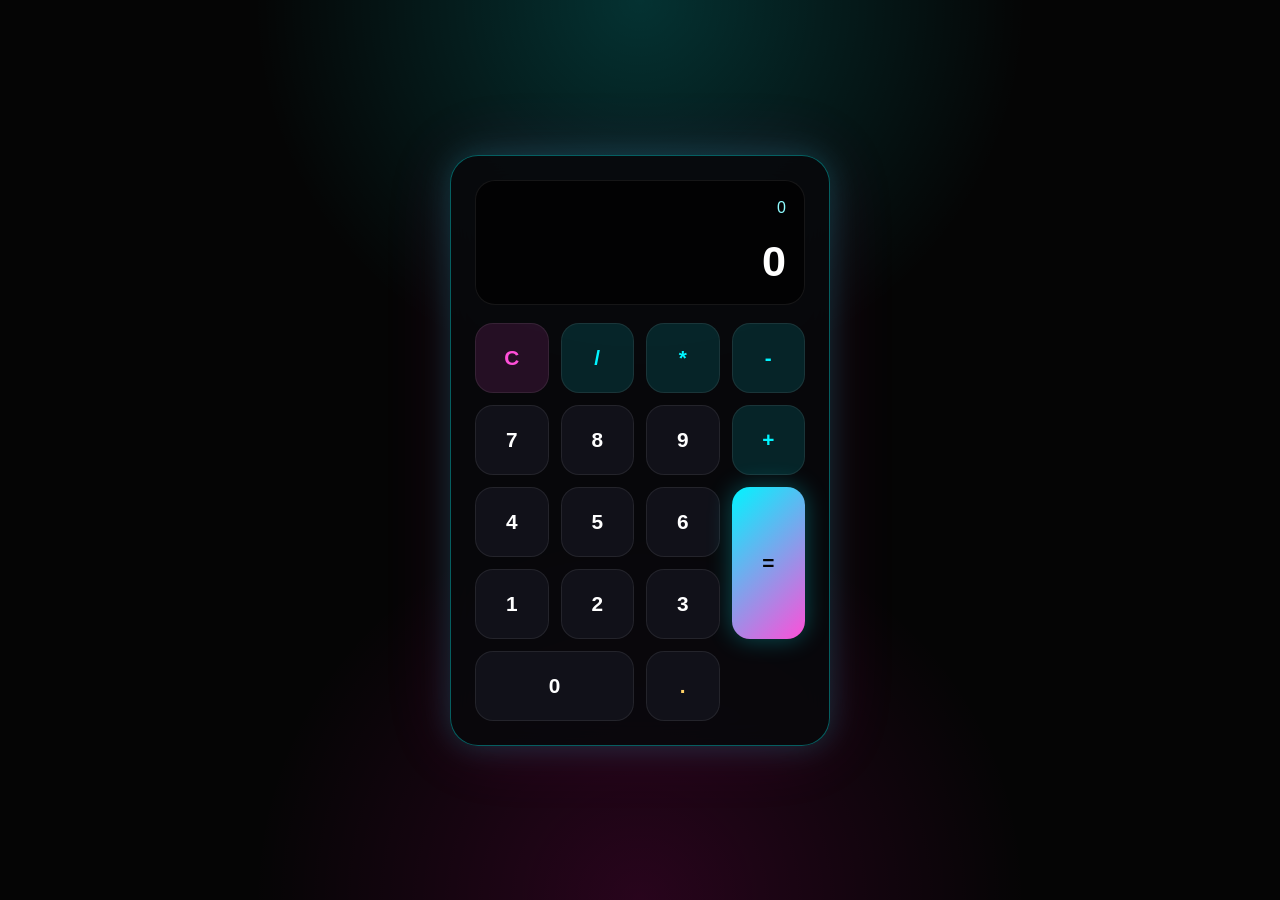
==== index.html @ 23675022 "Build cyberpunk calculator application" ====
<!DOCTYPE html>
<html lang="en">
<head>
    <meta charset="UTF-8">
    <meta name="viewport" content="width=device-width, initial-scale=1.0">
    <title>CodeAlpha Calculator App</title>

    <link rel="stylesheet" href="styles.css">
</head>
<body>

    <!-- Calculator Container -->
    <main class="calculator-container">

        <!-- Calculator -->
        <section class="calculator">

            <!-- Display -->
            <div class="calculator-display">

                <div
                    id="expression-display"
                    class="expression-display"
                >
                    0
                </div>

                <div
                    id="result-display"
                    class="result-display"
                >
                    0
                </div>

            </div>

            <!-- Buttons -->
            <div class="calculator-buttons">

                <button class="calculator-btn clear-btn">C</button>

                <button class="calculator-btn operator-btn">/</button>

                <button class="calculator-btn operator-btn">*</button>

                <button class="calculator-btn operator-btn">-</button>

                <button class="calculator-btn">7</button>

                <button class="calculator-btn">8</button>

                <button class="calculator-btn">9</button>

                <button class="calculator-btn operator-btn">+</button>

                <button class="calculator-btn">4</button>

                <button class="calculator-btn">5</button>

                <button class="calculator-btn">6</button>

                <button class="calculator-btn equals-btn">=</button>

                <button class="calculator-btn">1</button>

                <button class="calculator-btn">2</button>

                <button class="calculator-btn">3</button>

                <button class="calculator-btn">0</button>

                <button class="calculator-btn decimal-btn">.</button>

            </div>

        </section>

    </main>

    <script src="script.js"></script>

</body>
</html>
---- styles.css ----
/* 
   RESET
 */
* {
    margin: 0;
    padding: 0;
    box-sizing: border-box;
}

body {
    min-height: 100vh;
    font-family: Arial, Helvetica, sans-serif;
    background:
        radial-gradient(circle at top, rgba(0, 255, 255, 0.18), transparent 35%),
        radial-gradient(circle at bottom, rgba(255, 0, 170, 0.14), transparent 35%),
        #050505;
    color: #ffffff;
}

/* 
   CALCULATOR LAYOUT
 */
.calculator-container {
    min-height: 100vh;
    display: flex;
    align-items: center;
    justify-content: center;
    padding: 24px;
}

.calculator {
    width: 100%;
    max-width: 380px;
    padding: 20px;
    border: 1px solid rgba(0, 255, 255, 0.35);
    border-radius: 28px;
    background: rgba(8, 8, 12, 0.88);
    box-shadow:
        0 0 30px rgba(0, 255, 255, 0.18),
        0 0 70px rgba(255, 0, 170, 0.12);
    backdrop-filter: blur(14px);
}

/* 
   DISPLAY
 */
.calculator-display {
    min-height: 120px;
    margin-bottom: 18px;
    padding: 18px;
    border-radius: 20px;
    background: #020203;
    border: 1px solid rgba(255, 255, 255, 0.08);
    display: flex;
    flex-direction: column;
    justify-content: center;
    text-align: right;
    overflow: hidden;
}

.expression-display {
    min-height: 28px;
    color: #8ffcff;
    font-size: 1rem;
    word-break: break-all;
}

.result-display {
    margin-top: 10px;
    color: #ffffff;
    font-size: 2.3rem;
    font-weight: 800;
    word-break: break-all;
}

/* 
   BUTTON GRID
 */
.calculator-buttons {
    display: grid;
    grid-template-columns: repeat(4, 1fr);
    gap: 12px;
}

.calculator-btn {
    min-height: 64px;
    border: 0;
    border-radius: 18px;
    background: #111119;
    color: #ffffff;
    font-size: 1.3rem;
    font-weight: 700;
    cursor: pointer;
    box-shadow: inset 0 0 0 1px rgba(255, 255, 255, 0.08);
    transition: transform 0.15s ease, box-shadow 0.15s ease, background 0.15s ease;
}

.calculator-btn:hover {
    background: #171727;
    box-shadow:
        inset 0 0 0 1px rgba(0, 255, 255, 0.35),
        0 0 18px rgba(0, 255, 255, 0.18);
}

.calculator-btn:active {
    transform: scale(0.94);
}

.operator-btn {
    color: #00f5ff;
    background: rgba(0, 245, 255, 0.12);
}

.clear-btn {
    color: #ff4fd8;
    background: rgba(255, 79, 216, 0.12);
}

.equals-btn {
    grid-row: span 2;
    color: #050505;
    background: linear-gradient(135deg, #00f5ff, #ff4fd8);
    box-shadow: 0 0 24px rgba(0, 245, 255, 0.3);
}

.decimal-btn {
    color: #ffd166;
}

.calculator-btn:nth-last-child(2) {
    grid-column: span 2;
}

/* 
   DESKTOP POLISH
 */
@media (min-width: 768px) {
    .calculator {
        padding: 24px;
    }

    .result-display {
        font-size: 2.7rem;
    }

    .calculator-btn {
        min-height: 70px;
    }
}
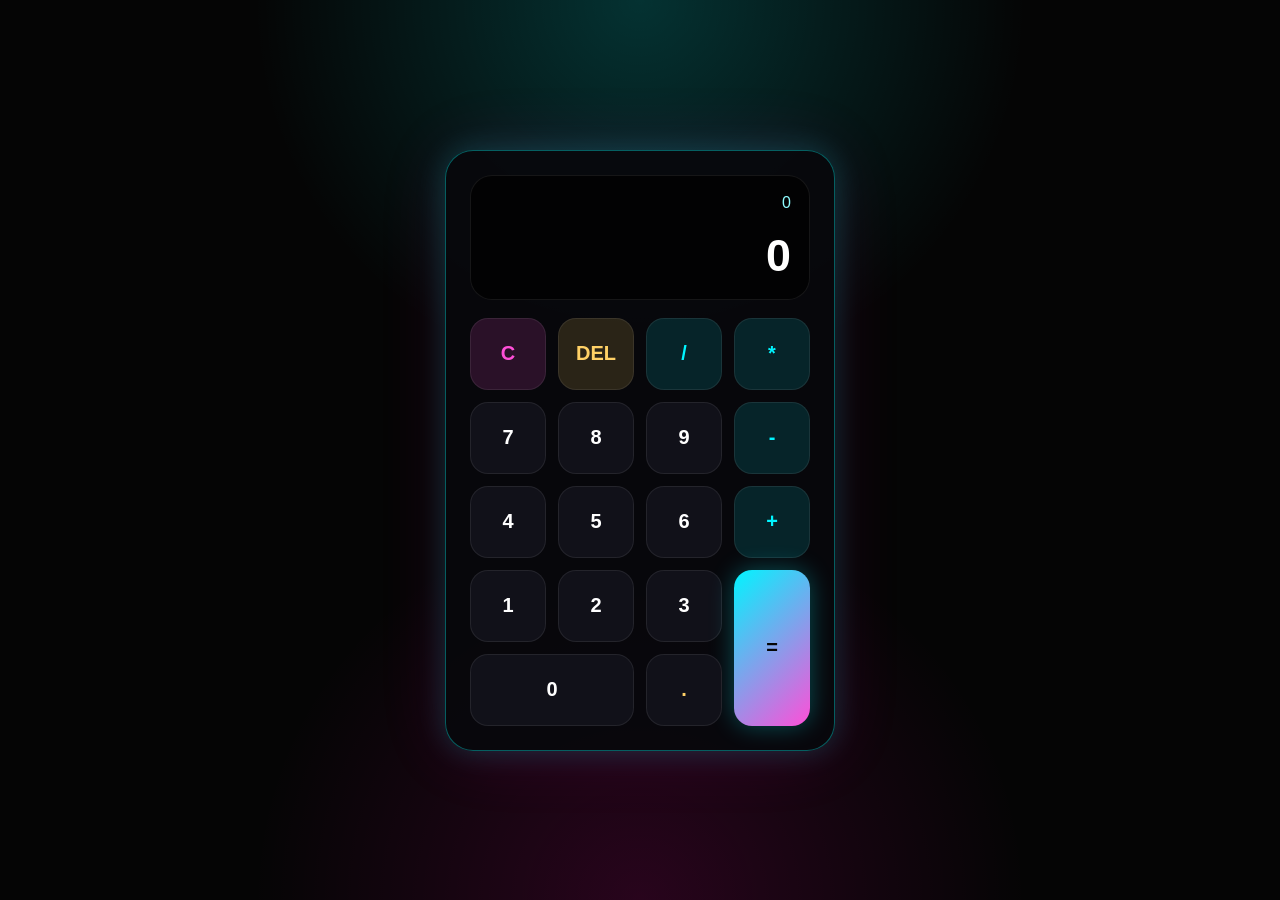
==== commit 2aa9c562: "Fix calculator layout and add delete button" ====
--- a/index.html
+++ b/index.html
@@ -1,83 +1,49 @@
-<!DOCTYPE html>
+<!doctype html>
 <html lang="en">
-<head>
-    <meta charset="UTF-8">
-    <meta name="viewport" content="width=device-width, initial-scale=1.0">
+  <head>
+    <meta charset="UTF-8" />
+    <meta name="viewport" content="width=device-width, initial-scale=1.0" />
     <title>CodeAlpha Calculator App</title>
-
-    <link rel="stylesheet" href="styles.css">
-</head>
-<body>
-
+    <link rel="stylesheet" href="styles.css" />
+  </head>
+  <body>
     <!-- Calculator Container -->
     <main class="calculator-container">
+      <section class="calculator">
+        <div class="calculator-display">
+          <div id="expression-display" class="expression-display">0</div>
+          <div id="result-display" class="result-display">0</div>
+        </div>
 
-        <!-- Calculator -->
-        <section class="calculator">
+        <div class="calculator-buttons">
+          <button class="calculator-btn clear-btn" data-value="C">C</button>
+          <button class="calculator-btn delete-btn" data-value="DEL">
+            DEL
+          </button>
+          <button class="calculator-btn operator-btn" data-value="/">/</button>
+          <button class="calculator-btn operator-btn" data-value="*">*</button>
 
-            <!-- Display -->
-            <div class="calculator-display">
+          <button class="calculator-btn" data-value="7">7</button>
+          <button class="calculator-btn" data-value="8">8</button>
+          <button class="calculator-btn" data-value="9">9</button>
+          <button class="calculator-btn operator-btn" data-value="-">-</button>
 
-                <div
-                    id="expression-display"
-                    class="expression-display"
-                >
-                    0
-                </div>
+          <button class="calculator-btn" data-value="4">4</button>
+          <button class="calculator-btn" data-value="5">5</button>
+          <button class="calculator-btn" data-value="6">6</button>
+          <button class="calculator-btn operator-btn" data-value="+">+</button>
 
-                <div
-                    id="result-display"
-                    class="result-display"
-                >
-                    0
-                </div>
+          <button class="calculator-btn" data-value="1">1</button>
+          <button class="calculator-btn" data-value="2">2</button>
+          <button class="calculator-btn" data-value="3">3</button>
+          <button class="calculator-btn equals-btn" data-value="=">=</button>
 
-            </div>
-
-            <!-- Buttons -->
-            <div class="calculator-buttons">
-
-                <button class="calculator-btn clear-btn">C</button>
-
-                <button class="calculator-btn operator-btn">/</button>
-
-                <button class="calculator-btn operator-btn">*</button>
-
-                <button class="calculator-btn operator-btn">-</button>
-
-                <button class="calculator-btn">7</button>
-
-                <button class="calculator-btn">8</button>
-
-                <button class="calculator-btn">9</button>
-
-                <button class="calculator-btn operator-btn">+</button>
-
-                <button class="calculator-btn">4</button>
-
-                <button class="calculator-btn">5</button>
-
-                <button class="calculator-btn">6</button>
-
-                <button class="calculator-btn equals-btn">=</button>
-
-                <button class="calculator-btn">1</button>
-
-                <button class="calculator-btn">2</button>
-
-                <button class="calculator-btn">3</button>
-
-                <button class="calculator-btn">0</button>
-
-                <button class="calculator-btn decimal-btn">.</button>
-
-            </div>
-
-        </section>
-
+          <button class="calculator-btn zero-btn" data-value="0">0</button>
+          <button class="calculator-btn decimal-btn" data-value=".">.</button>
+        </div>
+      </section>
     </main>
 
     <script src="script.js"></script>
-
-</body>
-</html>+  </body>
+</html>
--- a/styles.css
+++ b/styles.css
@@ -2,148 +2,155 @@
    RESET
  */
 * {
-    margin: 0;
-    padding: 0;
-    box-sizing: border-box;
+  margin: 0;
+  padding: 0;
+  box-sizing: border-box;
 }
 
 body {
-    min-height: 100vh;
-    font-family: Arial, Helvetica, sans-serif;
-    background:
-        radial-gradient(circle at top, rgba(0, 255, 255, 0.18), transparent 35%),
-        radial-gradient(circle at bottom, rgba(255, 0, 170, 0.14), transparent 35%),
-        #050505;
-    color: #ffffff;
+  min-height: 100vh;
+  font-family: Arial, Helvetica, sans-serif;
+  background:
+    radial-gradient(circle at top, rgba(0, 255, 255, 0.18), transparent 35%),
+    radial-gradient(circle at bottom, rgba(255, 0, 170, 0.14), transparent 35%),
+    #050505;
+  color: #ffffff;
 }
 
 /* 
    CALCULATOR LAYOUT
  */
 .calculator-container {
-    min-height: 100vh;
-    display: flex;
-    align-items: center;
-    justify-content: center;
-    padding: 24px;
+  min-height: 100vh;
+  display: flex;
+  align-items: center;
+  justify-content: center;
+  padding: 24px;
 }
 
 .calculator {
-    width: 100%;
-    max-width: 380px;
-    padding: 20px;
-    border: 1px solid rgba(0, 255, 255, 0.35);
-    border-radius: 28px;
-    background: rgba(8, 8, 12, 0.88);
-    box-shadow:
-        0 0 30px rgba(0, 255, 255, 0.18),
-        0 0 70px rgba(255, 0, 170, 0.12);
-    backdrop-filter: blur(14px);
+  width: 100%;
+  max-width: 390px;
+  padding: 20px;
+  border: 1px solid rgba(0, 255, 255, 0.35);
+  border-radius: 28px;
+  background: rgba(8, 8, 12, 0.92);
+  box-shadow:
+    0 0 30px rgba(0, 255, 255, 0.18),
+    0 0 70px rgba(255, 0, 170, 0.12);
 }
 
 /* 
    DISPLAY
  */
 .calculator-display {
-    min-height: 120px;
-    margin-bottom: 18px;
-    padding: 18px;
-    border-radius: 20px;
-    background: #020203;
-    border: 1px solid rgba(255, 255, 255, 0.08);
-    display: flex;
-    flex-direction: column;
-    justify-content: center;
-    text-align: right;
-    overflow: hidden;
+  min-height: 120px;
+  margin-bottom: 18px;
+  padding: 18px;
+  border-radius: 22px;
+  background: #020203;
+  border: 1px solid rgba(255, 255, 255, 0.08);
+  display: flex;
+  flex-direction: column;
+  justify-content: center;
+  text-align: right;
+  overflow: hidden;
 }
 
 .expression-display {
-    min-height: 28px;
-    color: #8ffcff;
-    font-size: 1rem;
-    word-break: break-all;
+  min-height: 26px;
+  color: #8ffcff;
+  font-size: 1rem;
+  word-break: break-all;
 }
 
 .result-display {
-    margin-top: 10px;
-    color: #ffffff;
-    font-size: 2.3rem;
-    font-weight: 800;
-    word-break: break-all;
+  margin-top: 10px;
+  color: #ffffff;
+  font-size: 2.5rem;
+  font-weight: 800;
+  word-break: break-all;
 }
 
 /* 
    BUTTON GRID
  */
 .calculator-buttons {
-    display: grid;
-    grid-template-columns: repeat(4, 1fr);
-    gap: 12px;
+  display: grid;
+  grid-template-columns: repeat(4, 1fr);
+  gap: 12px;
 }
 
 .calculator-btn {
-    min-height: 64px;
-    border: 0;
-    border-radius: 18px;
-    background: #111119;
-    color: #ffffff;
-    font-size: 1.3rem;
-    font-weight: 700;
-    cursor: pointer;
-    box-shadow: inset 0 0 0 1px rgba(255, 255, 255, 0.08);
-    transition: transform 0.15s ease, box-shadow 0.15s ease, background 0.15s ease;
+  min-height: 68px;
+  border: 0;
+  border-radius: 18px;
+  background: #111119;
+  color: #ffffff;
+  font-size: 1.25rem;
+  font-weight: 800;
+  cursor: pointer;
+  box-shadow: inset 0 0 0 1px rgba(255, 255, 255, 0.08);
+  transition:
+    transform 0.15s ease,
+    box-shadow 0.15s ease,
+    background 0.15s ease;
 }
 
 .calculator-btn:hover {
-    background: #171727;
-    box-shadow:
-        inset 0 0 0 1px rgba(0, 255, 255, 0.35),
-        0 0 18px rgba(0, 255, 255, 0.18);
+  background: #171727;
+  box-shadow:
+    inset 0 0 0 1px rgba(0, 255, 255, 0.35),
+    0 0 18px rgba(0, 255, 255, 0.18);
 }
 
 .calculator-btn:active {
-    transform: scale(0.94);
+  transform: scale(0.94);
 }
 
 .operator-btn {
-    color: #00f5ff;
-    background: rgba(0, 245, 255, 0.12);
+  color: #00f5ff;
+  background: rgba(0, 245, 255, 0.12);
 }
 
 .clear-btn {
-    color: #ff4fd8;
-    background: rgba(255, 79, 216, 0.12);
+  color: #ff4fd8;
+  background: rgba(255, 79, 216, 0.14);
+}
+
+.delete-btn {
+  color: #ffd166;
+  background: rgba(255, 209, 102, 0.14);
 }
 
 .equals-btn {
-    grid-row: span 2;
-    color: #050505;
-    background: linear-gradient(135deg, #00f5ff, #ff4fd8);
-    box-shadow: 0 0 24px rgba(0, 245, 255, 0.3);
+  grid-row: span 2;
+  color: #050505;
+  background: linear-gradient(135deg, #00f5ff, #ff4fd8);
+  box-shadow: 0 0 24px rgba(0, 245, 255, 0.3);
+}
+
+.zero-btn {
+  grid-column: span 2;
 }
 
 .decimal-btn {
-    color: #ffd166;
-}
-
-.calculator-btn:nth-last-child(2) {
-    grid-column: span 2;
+  color: #ffd166;
 }
 
 /* 
    DESKTOP POLISH
  */
 @media (min-width: 768px) {
-    .calculator {
-        padding: 24px;
-    }
+  .calculator {
+    padding: 24px;
+  }
 
-    .result-display {
-        font-size: 2.7rem;
-    }
+  .result-display {
+    font-size: 2.8rem;
+  }
 
-    .calculator-btn {
-        min-height: 70px;
-    }
-}+  .calculator-btn {
+    min-height: 72px;
+  }
+}
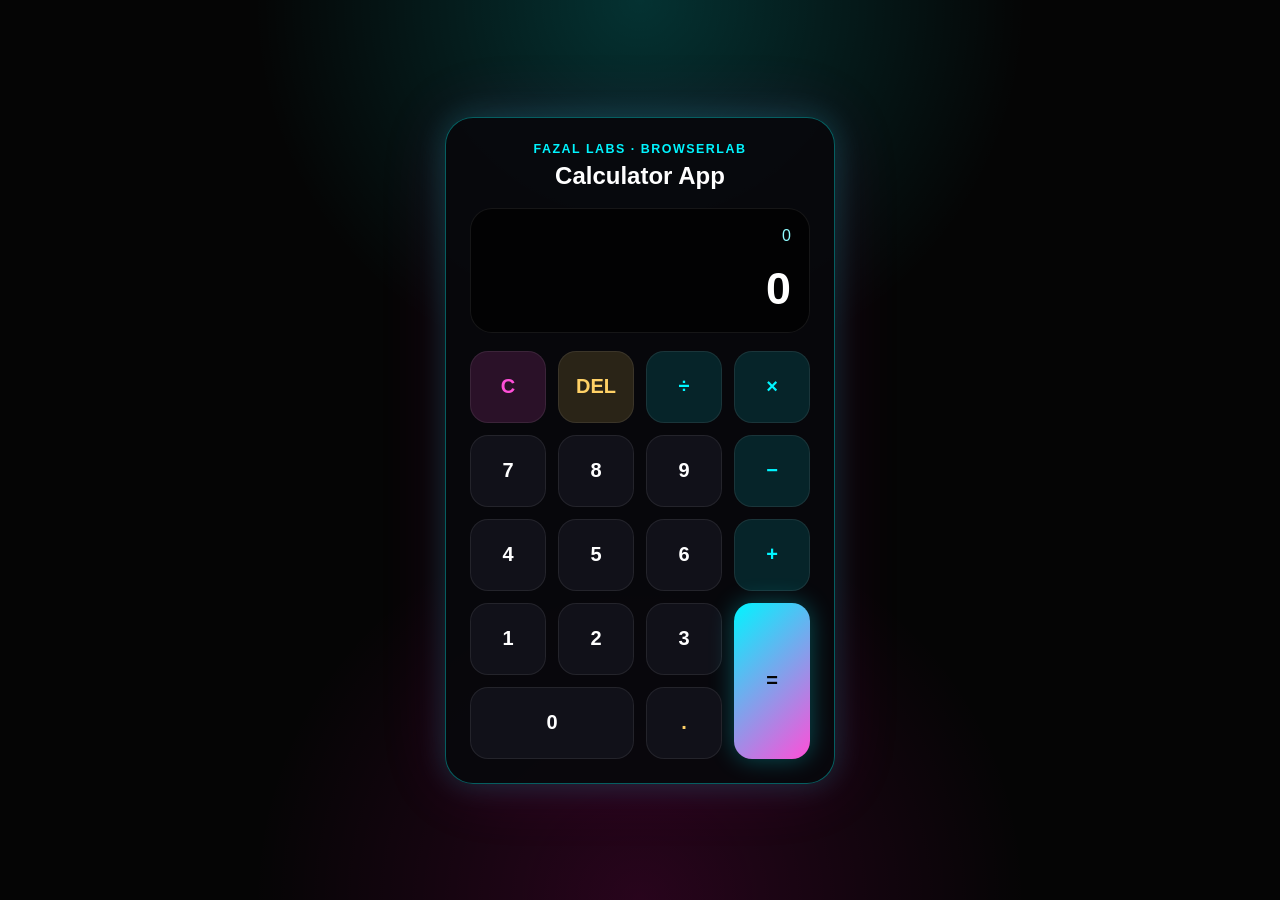
==== commit 24949606: "Polish calculator app and documentation" ====
--- a/index.html
+++ b/index.html
@@ -3,43 +3,109 @@
   <head>
     <meta charset="UTF-8" />
     <meta name="viewport" content="width=device-width, initial-scale=1.0" />
+    <meta
+      name="description"
+      content="A responsive cyberpunk calculator app built with HTML, CSS, and vanilla JavaScript."
+    />
+
     <title>CodeAlpha Calculator App</title>
+
     <link rel="stylesheet" href="styles.css" />
   </head>
+
   <body>
-    <!-- Calculator Container -->
     <main class="calculator-container">
-      <section class="calculator">
-        <div class="calculator-display">
+      <section class="calculator" aria-label="Calculator app">
+        <div class="calculator-header">
+          <p class="brand-label">Fazal Labs · BrowserLab</p>
+          <h1>Calculator App</h1>
+        </div>
+
+        <div class="calculator-display" aria-live="polite">
           <div id="expression-display" class="expression-display">0</div>
           <div id="result-display" class="result-display">0</div>
         </div>
 
         <div class="calculator-buttons">
-          <button class="calculator-btn clear-btn" data-value="C">C</button>
-          <button class="calculator-btn delete-btn" data-value="DEL">
+          <button
+            class="calculator-btn clear-btn"
+            type="button"
+            data-value="C"
+            aria-label="Clear calculator"
+          >
+            C
+          </button>
+          <button
+            class="calculator-btn delete-btn"
+            type="button"
+            data-value="DEL"
+            aria-label="Delete last character"
+          >
             DEL
           </button>
-          <button class="calculator-btn operator-btn" data-value="/">/</button>
-          <button class="calculator-btn operator-btn" data-value="*">*</button>
+          <button
+            class="calculator-btn operator-btn"
+            type="button"
+            data-value="/"
+            aria-label="Divide"
+          >
+            ÷
+          </button>
+          <button
+            class="calculator-btn operator-btn"
+            type="button"
+            data-value="*"
+            aria-label="Multiply"
+          >
+            ×
+          </button>
 
-          <button class="calculator-btn" data-value="7">7</button>
-          <button class="calculator-btn" data-value="8">8</button>
-          <button class="calculator-btn" data-value="9">9</button>
-          <button class="calculator-btn operator-btn" data-value="-">-</button>
+          <button class="calculator-btn" type="button" data-value="7">7</button>
+          <button class="calculator-btn" type="button" data-value="8">8</button>
+          <button class="calculator-btn" type="button" data-value="9">9</button>
+          <button
+            class="calculator-btn operator-btn"
+            type="button"
+            data-value="-"
+            aria-label="Subtract"
+          >
+            −
+          </button>
 
-          <button class="calculator-btn" data-value="4">4</button>
-          <button class="calculator-btn" data-value="5">5</button>
-          <button class="calculator-btn" data-value="6">6</button>
-          <button class="calculator-btn operator-btn" data-value="+">+</button>
+          <button class="calculator-btn" type="button" data-value="4">4</button>
+          <button class="calculator-btn" type="button" data-value="5">5</button>
+          <button class="calculator-btn" type="button" data-value="6">6</button>
+          <button
+            class="calculator-btn operator-btn"
+            type="button"
+            data-value="+"
+            aria-label="Add"
+          >
+            +
+          </button>
 
-          <button class="calculator-btn" data-value="1">1</button>
-          <button class="calculator-btn" data-value="2">2</button>
-          <button class="calculator-btn" data-value="3">3</button>
-          <button class="calculator-btn equals-btn" data-value="=">=</button>
+          <button class="calculator-btn" type="button" data-value="1">1</button>
+          <button class="calculator-btn" type="button" data-value="2">2</button>
+          <button class="calculator-btn" type="button" data-value="3">3</button>
+          <button
+            class="calculator-btn equals-btn"
+            type="button"
+            data-value="="
+            aria-label="Calculate result"
+          >
+            =
+          </button>
 
-          <button class="calculator-btn zero-btn" data-value="0">0</button>
-          <button class="calculator-btn decimal-btn" data-value=".">.</button>
+          <button class="calculator-btn zero-btn" type="button" data-value="0">
+            0
+          </button>
+          <button
+            class="calculator-btn decimal-btn"
+            type="button"
+            data-value="."
+          >
+            .
+          </button>
         </div>
       </section>
     </main>
--- a/styles.css
+++ b/styles.css
@@ -31,13 +31,31 @@
 .calculator {
   width: 100%;
   max-width: 390px;
-  padding: 20px;
+  padding: 22px;
   border: 1px solid rgba(0, 255, 255, 0.35);
   border-radius: 28px;
   background: rgba(8, 8, 12, 0.92);
   box-shadow:
     0 0 30px rgba(0, 255, 255, 0.18),
     0 0 70px rgba(255, 0, 170, 0.12);
+}
+
+.calculator-header {
+  margin-bottom: 18px;
+  text-align: center;
+}
+
+.brand-label {
+  color: #00f5ff;
+  font-size: 0.78rem;
+  font-weight: 700;
+  letter-spacing: 1.5px;
+  text-transform: uppercase;
+}
+
+.calculator-header h1 {
+  margin-top: 6px;
+  font-size: 1.5rem;
 }
 
 /* 
@@ -104,6 +122,11 @@
     0 0 18px rgba(0, 255, 255, 0.18);
 }
 
+.calculator-btn:focus-visible {
+  outline: 3px solid #ffffff;
+  outline-offset: 3px;
+}
+
 .calculator-btn:active {
   transform: scale(0.94);
 }
@@ -139,6 +162,28 @@
 }
 
 /* 
+   MOBILE
+ */
+@media (max-width: 420px) {
+  .calculator-container {
+    padding: 16px;
+  }
+
+  .calculator {
+    padding: 18px;
+  }
+
+  .calculator-btn {
+    min-height: 62px;
+    font-size: 1.1rem;
+  }
+
+  .result-display {
+    font-size: 2.1rem;
+  }
+}
+
+/* 
    DESKTOP POLISH
  */
 @media (min-width: 768px) {
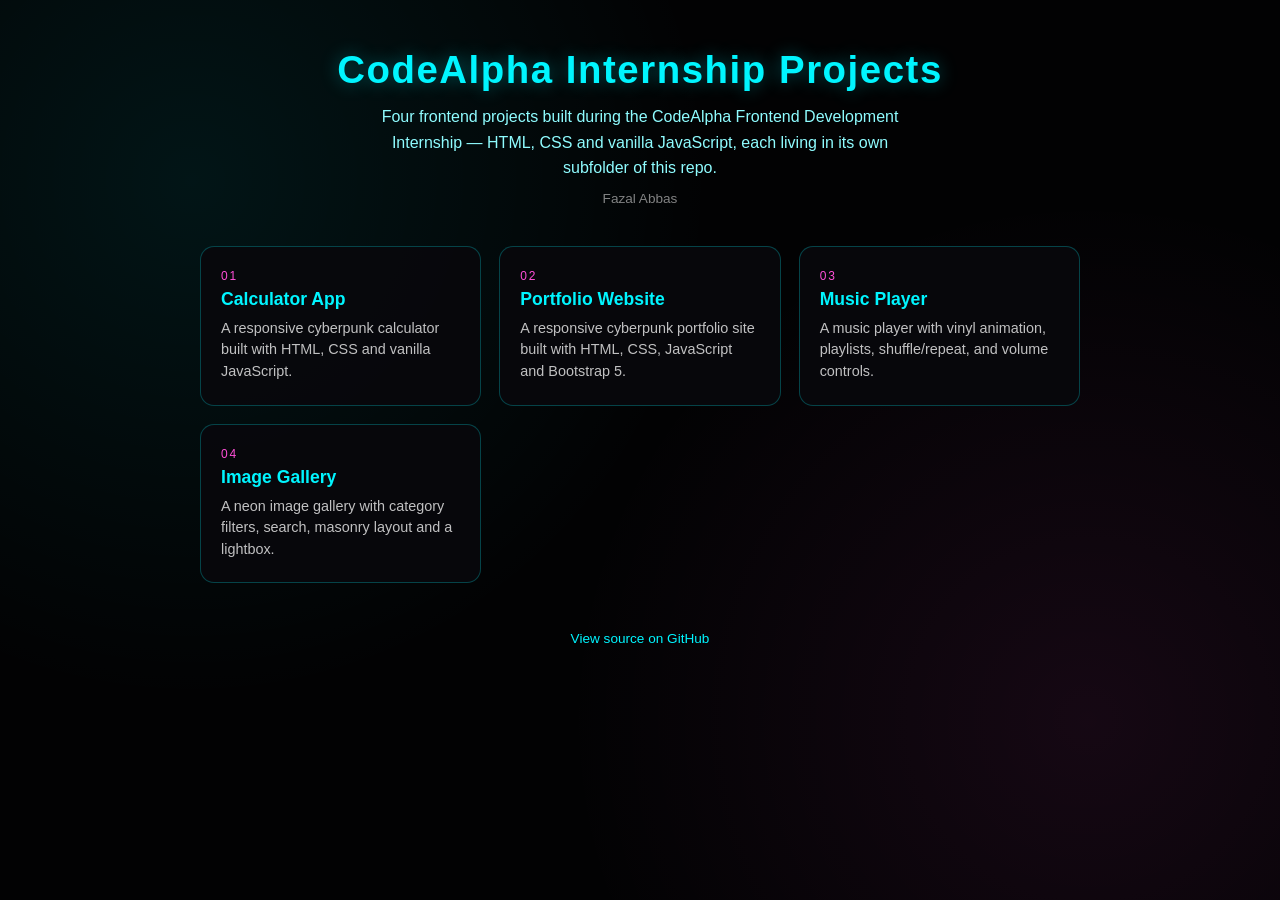
==== commit ccdd4956: "Add root landing page restoring GitHub Pages after internship consolidation The subfolder move reloc" ====
--- a/index.html
+++ b/index.html
@@ -1,115 +1,158 @@
 <!doctype html>
 <html lang="en">
-  <head>
-    <meta charset="UTF-8" />
-    <meta name="viewport" content="width=device-width, initial-scale=1.0" />
-    <meta
-      name="description"
-      content="A responsive cyberpunk calculator app built with HTML, CSS, and vanilla JavaScript."
-    />
+<head>
+<meta charset="UTF-8" />
+<meta name="viewport" content="width=device-width, initial-scale=1.0" />
+<title>CodeAlpha Internship Projects</title>
+<meta name="description" content="Index of frontend projects built during the CodeAlpha internship." />
+<style>
+  :root {
+    --bg: #020203;
+    --panel: rgba(8, 8, 12, 0.92);
+    --border: rgba(0, 245, 255, 0.25);
+    --text: #ffffff;
+    --muted: #8ffcff;
+    --accent: #00f5ff;
+    --accent2: #ff4fd8;
+  }
 
-    <title>CodeAlpha Calculator App</title>
+  * { box-sizing: border-box; }
 
-    <link rel="stylesheet" href="styles.css" />
-  </head>
+  body {
+    margin: 0;
+    min-height: 100vh;
+    font-family: Arial, Helvetica, sans-serif;
+    background:
+      radial-gradient(circle at 15% 20%, rgba(0, 245, 255, 0.08), transparent 40%),
+      radial-gradient(circle at 85% 80%, rgba(255, 79, 216, 0.08), transparent 40%),
+      var(--bg);
+    color: var(--text);
+    padding: 48px 16px 64px;
+  }
 
-  <body>
-    <main class="calculator-container">
-      <section class="calculator" aria-label="Calculator app">
-        <div class="calculator-header">
-          <p class="brand-label">Fazal Labs · BrowserLab</p>
-          <h1>Calculator App</h1>
-        </div>
+  main {
+    max-width: 880px;
+    margin: 0 auto;
+  }
 
-        <div class="calculator-display" aria-live="polite">
-          <div id="expression-display" class="expression-display">0</div>
-          <div id="result-display" class="result-display">0</div>
-        </div>
+  header {
+    text-align: center;
+    margin-bottom: 40px;
+  }
 
-        <div class="calculator-buttons">
-          <button
-            class="calculator-btn clear-btn"
-            type="button"
-            data-value="C"
-            aria-label="Clear calculator"
-          >
-            C
-          </button>
-          <button
-            class="calculator-btn delete-btn"
-            type="button"
-            data-value="DEL"
-            aria-label="Delete last character"
-          >
-            DEL
-          </button>
-          <button
-            class="calculator-btn operator-btn"
-            type="button"
-            data-value="/"
-            aria-label="Divide"
-          >
-            ÷
-          </button>
-          <button
-            class="calculator-btn operator-btn"
-            type="button"
-            data-value="*"
-            aria-label="Multiply"
-          >
-            ×
-          </button>
+  h1 {
+    font-size: clamp(1.6rem, 4vw, 2.4rem);
+    letter-spacing: 0.04em;
+    margin: 0 0 12px;
+    color: var(--accent);
+    text-shadow: 0 0 18px rgba(0, 245, 255, 0.35);
+  }
 
-          <button class="calculator-btn" type="button" data-value="7">7</button>
-          <button class="calculator-btn" type="button" data-value="8">8</button>
-          <button class="calculator-btn" type="button" data-value="9">9</button>
-          <button
-            class="calculator-btn operator-btn"
-            type="button"
-            data-value="-"
-            aria-label="Subtract"
-          >
-            −
-          </button>
+  p.intro {
+    color: var(--muted);
+    max-width: 560px;
+    margin: 0 auto;
+    line-height: 1.6;
+  }
 
-          <button class="calculator-btn" type="button" data-value="4">4</button>
-          <button class="calculator-btn" type="button" data-value="5">5</button>
-          <button class="calculator-btn" type="button" data-value="6">6</button>
-          <button
-            class="calculator-btn operator-btn"
-            type="button"
-            data-value="+"
-            aria-label="Add"
-          >
-            +
-          </button>
+  p.byline {
+    margin-top: 10px;
+    font-size: 0.85rem;
+    color: rgba(255, 255, 255, 0.5);
+  }
 
-          <button class="calculator-btn" type="button" data-value="1">1</button>
-          <button class="calculator-btn" type="button" data-value="2">2</button>
-          <button class="calculator-btn" type="button" data-value="3">3</button>
-          <button
-            class="calculator-btn equals-btn"
-            type="button"
-            data-value="="
-            aria-label="Calculate result"
-          >
-            =
-          </button>
+  .grid {
+    display: grid;
+    gap: 18px;
+    grid-template-columns: repeat(auto-fit, minmax(230px, 1fr));
+  }
 
-          <button class="calculator-btn zero-btn" type="button" data-value="0">
-            0
-          </button>
-          <button
-            class="calculator-btn decimal-btn"
-            type="button"
-            data-value="."
-          >
-            .
-          </button>
-        </div>
-      </section>
-    </main>
+  a.card {
+    display: block;
+    background: var(--panel);
+    border: 1px solid var(--border);
+    border-radius: 14px;
+    padding: 22px 20px;
+    text-decoration: none;
+    color: var(--text);
+    transition: transform 0.15s ease, border-color 0.15s ease, box-shadow 0.15s ease;
+  }
 
-    <script src="script.js"></script>
-  </body>
+  a.card:hover,
+  a.card:focus-visible {
+    transform: translateY(-3px);
+    border-color: var(--accent);
+    box-shadow: 0 0 22px rgba(0, 245, 255, 0.18);
+  }
+
+  .card .num {
+    font-size: 0.75rem;
+    letter-spacing: 0.15em;
+    color: var(--accent2);
+  }
+
+  .card h2 {
+    margin: 6px 0 8px;
+    font-size: 1.1rem;
+    color: var(--accent);
+  }
+
+  .card p {
+    margin: 0;
+    font-size: 0.9rem;
+    line-height: 1.5;
+    color: rgba(255, 255, 255, 0.75);
+  }
+
+  footer {
+    text-align: center;
+    margin-top: 48px;
+    font-size: 0.85rem;
+    color: rgba(255, 255, 255, 0.45);
+  }
+
+  footer a { color: var(--accent); text-decoration: none; }
+  footer a:hover { text-decoration: underline; }
+</style>
+</head>
+<body>
+  <main>
+    <header>
+      <h1>CodeAlpha Internship Projects</h1>
+      <p class="intro">
+        Four frontend projects built during the CodeAlpha Frontend Development
+        Internship — HTML, CSS and vanilla JavaScript, each living in its own
+        subfolder of this repo.
+      </p>
+      <p class="byline">Fazal Abbas</p>
+    </header>
+
+    <div class="grid">
+      <a class="card" href="./calculator-app/index.html">
+        <div class="num">01</div>
+        <h2>Calculator App</h2>
+        <p>A responsive cyberpunk calculator built with HTML, CSS and vanilla JavaScript.</p>
+      </a>
+      <a class="card" href="./portfolio-website/index.html">
+        <div class="num">02</div>
+        <h2>Portfolio Website</h2>
+        <p>A responsive cyberpunk portfolio site built with HTML, CSS, JavaScript and Bootstrap 5.</p>
+      </a>
+      <a class="card" href="./music-player/index.html">
+        <div class="num">03</div>
+        <h2>Music Player</h2>
+        <p>A music player with vinyl animation, playlists, shuffle/repeat, and volume controls.</p>
+      </a>
+      <a class="card" href="./image-gallery/index.html">
+        <div class="num">04</div>
+        <h2>Image Gallery</h2>
+        <p>A neon image gallery with category filters, search, masonry layout and a lightbox.</p>
+      </a>
+    </div>
+
+    <footer>
+      <a href="https://github.com/fazal305/CodeAlpha_Calculator_App">View source on GitHub</a>
+    </footer>
+  </main>
+</body>
 </html>
